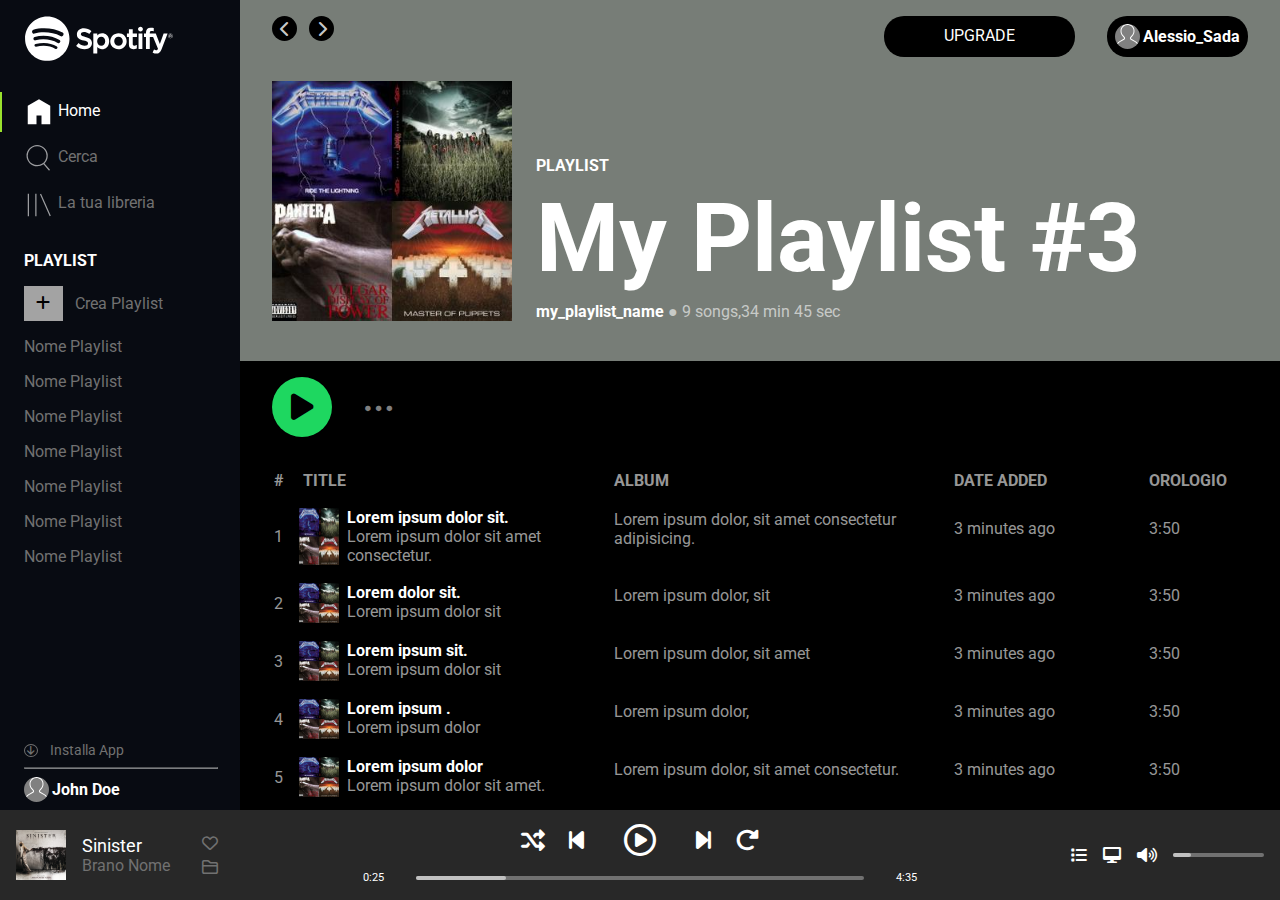
==== my_playlist.html @ 79efe8c5 "add my-playlist bonus" ====
<!DOCTYPE html>
<html lang="en">
<head>
    <meta charset="UTF-8">
    <meta http-equiv="X-UA-Compatible" content="IE=edge">
    <meta name="viewport" content="width=device-width, initial-scale=1.0">
    <link rel="stylesheet" href="https://cdnjs.cloudflare.com/ajax/libs/font-awesome/6.0.0/css/all.min.css">
    <link rel="preconnect" href="https://fonts.googleapis.com">
<link rel="preconnect" href="https://fonts.gstatic.com" crossorigin>
<link href="https://fonts.googleapis.com/css2?family=Roboto:wght@300;400;700&display=swap" rel="stylesheet"> 
    <title>Document</title>
    <link rel="stylesheet" href="./css/my_playlist.css">
    <link rel="stylesheet" href="https://cdnjs.cloudflare.com/ajax/libs/animate.css/4.1.1/animate.min.css">
</head>
<body class="clerfix p-relative">

    <nav id="site_nav">
        <div class="nav-header">
            <!-- Start Logo -->
           <div class="nav-logo">
                <img src="./img/logo.svg" alt="">
                <img src="./img/logo-small.svg" alt="">
            </div>

            <!-- Start Nav-Menu -->
            <div class="nav-menu p-relative">
                <div class="nav-menu-active"></div>
                <ul>
                    <li class="m-y-2">
                        <a href="#">
                            <img id="opacity-full" src="./img/home.svg" alt="">
                            <span class="color-white">Home</span> 
                        </a>
                    </li>
                    <li class="m-y-1">
                        <a href="#">
                            <img src="./img/search.svg" alt="">
                            <span>Cerca</span> 
                        </a>
                    </li>
                    <li class="m-y-1">
                        <a href="#">
                            <img src="./img/libreria.svg" alt="">
                            <span>La tua libreria</span> 
                        </a>
                    </li>
                </ul>
            </div>

            <!-- Start Playlist -->
            <div class="nav-playlist">
                <div id="playlist">
                    <a href="#">Playlist</a>
                </div>
                
                <ul>
                    <li><a href="#">
                        <span class="add-playlist"><i class="fa-solid fa-plus"></i></span>
                        Crea Playlist
                    </a></li>
                    <li><a href="#">
                        Nome Playlist
                    </a></li>
                    <li><a href="#">
                        Nome Playlist
                    </a></li>
                    <li><a href="#">
                        Nome Playlist
                    </a></li>
                    <li><a href="#">
                        Nome Playlist
                    </a></li>
                    <li><a href="#">
                        Nome Playlist
                    </a></li>
                    <li><a href="#">
                        Nome Playlist
                    </a></li>
                    <li><a href="#">
                        Nome Playlist
                    </a></li>
                    
                </ul>
            </div> 
        </div>      

        <!-- Start Nav-Footer (install-app and user) -->
        <div class="nav-footer">
            <div class="install-app">
               <span><i class="fa-solid fa-arrow-down fa-2xs"></i></span> 
                <span>Installa App</span> 
            </div>
            <hr>
            <div class="user">
                <div></div>
                <span>John Doe</span> 
            </div>
        </div>
    </nav>
    
    <!-- Start Main -->
    <main id="site_main">
        <div class="main-header">
            <div class="actions">
                <div class="actions-arrow">
                    <span><i class="fa-solid fa-chevron-left"></i></span>
                    <span><i class="fa-solid fa-chevron-right"></i></span>
                </div>
                <div class="call-to-action">
                   <span class="actions-btn upgrade-style">upgrade</span> 
                   <div class="user actions-btn user-style">
                       <div></div>
                       <span>Alessio_Sada</span>
                   </div>
                </div>
            </div>

            <div class="my-playlist">
                <img src="./img/metal_lifting.jpg" alt="">
                <div class="playlist-info">
                    <span>PLAYLIST</span>
                    <h2>My Playlist #3</h2>
                    <span>my_playlist_name <span>&#9679; 9 songs,34 min 45 sec</span></span>
                </div>
            </div>
        </div>

        <div class="main-footer">
            <div class="play">
                <span><i class="fa-solid fa-play"></i></span>
                <span>&#9679; &#9679; &#9679;</i></span>
            </div>

            <table> <!-- L'utilizzo di table sembra essere una pessima idea, forse semanticamente più corretto(?) -->
                <tr>
                    <th>
                        <span class="song-n">#</span>
                        TITLE</th>
                    <th>ALBUM</th>
                    <th>DATE ADDED</th>
                    <th>OROLOGIO</th>
                </tr>
                <tr>
                    <td>
                        <span class="song-n">1</span>
                        <img src="./img/metal_lifting.jpg" alt="">
                        <div>
                            <h4>Lorem ipsum dolor sit.</h4>
                            <span>Lorem ipsum dolor sit amet consectetur.</span>
                        </div>
                    </td>
                    <td>Lorem ipsum dolor, sit amet consectetur adipisicing.</td>
                    <td>3 minutes ago </td>  
                    <td>3:50</td>
                </tr>
                <tr>
                    <td>
                        <span class="song-n">2</span>
                        <img src="./img/metal_lifting.jpg" alt="">
                        <div>
                            <h4>Lorem dolor sit.</h4>
                            <span>Lorem ipsum dolor sit </span>
                        </div>
                    </td>
                    <td>Lorem ipsum dolor, sit</td>
                    <td>3 minutes ago </td>  
                    <td>3:50</td>
                </tr>
                <tr>
                    <td>
                        <span class="song-n">3</span>
                        <img src="./img/metal_lifting.jpg" alt="">
                        <div>
                            <h4>Lorem ipsum sit.</h4>
                            <span>Lorem ipsum dolor sit </span>
                        </div>
                    </td>
                    <td>Lorem ipsum dolor, sit amet </td>
                    <td>3 minutes ago </td>  
                    <td>3:50</td>
                </tr>
                <tr>
                    <td>
                        <span class="song-n">4</span>
                        <img src="./img/metal_lifting.jpg" alt="">
                        <div>
                            <h4>Lorem ipsum .</h4>
                            <span>Lorem ipsum dolor</span>
                        </div>
                    </td>
                    <td>Lorem ipsum dolor, </td>
                    <td>3 minutes ago </td>  
                    <td>3:50</td>
                </tr>
                <tr>
                    <td>
                        <span class="song-n">5</span>
                        <img src="./img/metal_lifting.jpg" alt="">
                        <div>
                            <h4>Lorem ipsum dolor</h4>
                            <span>Lorem ipsum dolor sit amet.</span>
                        </div>
                    </td>
                    <td>Lorem ipsum dolor, sit amet consectetur.</td>
                    <td>3 minutes ago </td>  
                    <td>3:50</td>
                </tr>
                
                
            </table>
        </div>


    </main>
    <!-- /#site_main -->

    <!-- Start Footer -->
    <footer id="site_footer">
        
        <!-- Start Footer Left (song, artist) -->
        <div class="left height-full">
            <img src="./img/sinister.jpeg" alt="">
            <div>
                <span>Sinister</span>
                <span>Brano Nome</span> 
            </div>
            <div class="row-gap-0-5">
                <i class="fa-regular fa-heart"></i>
                <i class="fa-regular fa-folder"></i>
            </div>
        </div>

        <!-- Start Footer Center (music-bar, controls) -->
        <div class="center height-full">
            <div class="icons">
                <i class="fa-solid fa-shuffle fa-xl"></i>
                <i class="fa-solid fa-backward-step fa-xl"></i>
                <i class="fa-regular fa-circle-play fa-2xl m-x-1"></i>
                <i class="fa-solid fa-forward-step fa-xl"></i>
                <i class="fa-solid fa-rotate-right fa-xl"></i>
            </div>
            <div class="music-bar">
               0:25
               <div class="music-bar-70">
                   <div class="listened">
                       <div class="listened-circle"></div>
                   </div>
                </div>
               4:35
            </div>
        </div>

        <!-- Start Footer Right (volume) -->
        <div class="right height-full">
            <i class="fa-solid fa-list"></i>
            <i class="fa-solid fa-desktop"></i>
            <i class="fa-solid fa-volume-high"></i>
            <div class="music-bar-30">
                <div class="listened">
                    <div class="listened-circle"></div>
                </div>
            </div>
        </div>
    </footer>
    <!-- /#site_footer -->
<!-- <img id="yoda" src="./img/Spotify-Icon-Logo.wine.svg" alt=""> -->


</body>
</html>
---- css/my_playlist.css ----
/* Common */

*{
    margin: 0;padding: 0;box-sizing: border-box;
}

*::-webkit-scrollbar {
    width: 8px;
  }
  
  *::-webkit-scrollbar-track {
    background:transparent;
    border-radius: 20px;
  }
  
  *::-webkit-scrollbar-thumb {
    background-color: var(--gray-text);
    border-radius: 20px;
    border: 1px solid var(--dark-black);
  }

body{
    height: 100vh;
    /* display: grid;
    grid-template-areas: "nav head"
                       "nav  main"
                       "foot  foot";
    grid-template-rows:  90px 1fr 90px;
    grid-template-columns: 15% 1fr; */
    font-family: 'Roboto', sans-serif;
    user-select: none;
    background-color: black;
    min-height: 500px;
}

:root{
    --dark-black: rgba(8, 11, 18, 1);
    --light-black: rgba(20, 25, 34, 1);
    --lighter-black: rgba(40, 40, 40, 1);
    --gray-text: rgba(113, 113, 113, 1);
    --gray-btn: rgba(163, 163, 163, 1);
    --user-bg: rgba(128, 128, 128, 1);
    --listened: rgba(193, 193, 193, 1);
    --active: rgba(154, 226, 45, 1);
}

/* #region Utility Classes */
.m-y-1{
    margin-top: 1rem;
}

.m-y-2{
    margin-top: 2rem;
}

.m-y-4{
    margin-top: 4rem;
}

.m-x-1{
    margin: 0 1rem;
}

.color-white{
    color: white;
}

#opacity-full{
    opacity: unset;
}

.b-radius-50{
    border-radius: 50%;
}

.p-relative{
    position: relative;
}

.clerfix::after{
    content: "";
    display: table;
    clear: both;
}

.row-gap-0-5{
    row-gap: 0.5rem;
}

.music-bar-70{
    width: 70%;
    margin: 0 2rem;
}
.music-bar-30{
    width: 30%;
}

.height-full{
    height: 100%;
}

/* #endregion */


/* #region Site_Nav */
#site_nav{
    /* grid-area: nav; */
    width: 240px;
    height: calc(100vh - 90px);
    float: left;
    background-color: var(--dark-black);
    padding-top: 1rem;
    overflow: hidden;
    display: flex;
    flex-direction: column;
    justify-content: space-between;
}

#site_nav ul,
#site_nav a{
    list-style: none;
    text-decoration: none;
    color: var(--gray-text);
}

.nav-header{
    height: calc(100% - 80px);
    min-height: 500px;
    overflow: hidden;
    padding-left: 1.5rem;

}

.nav-logo>img{
    height: 45px;
}

.nav-logo>img:nth-child(2){
    display: none;
}

.nav-menu img{
    height: 30px;
    vertical-align: middle;
    opacity: 0.6;
}

#playlist>a{
    text-transform: uppercase;
    font-weight: bold;
    color: white;
}

#playlist{
    margin-top: 2rem;
}

.nav-playlist{
    height: 65%;
}

.nav-playlist>ul{
    height: 70%;
    overflow-y: auto;
    scrollbar-color: var(--lighter-black);
    scrollbar-width: thin;
}

.nav-playlist ul>li{
    margin-top: 1rem;
}

.add-playlist{
    display: inline-block;
    padding: 8px 12px;
    background-color: var(--gray-btn);
    color: black;
    margin-right: 0.5rem;
}

.nav-footer{
    height: 80px;
    display: flex;
    flex-flow: column;
    justify-content: flex-end;    
    padding-left: 1.5rem;
}

.user{
    display: flex;
    align-items: center;
    color: white;
    font-weight: bold;
}

.user>div{
    background-color: var(--user-bg);
    display: inline-block;
    height: 25px;
    width: 25px;
    border-radius: 50%;
    text-align: center;
    background-image: url(../img/profile.svg);
    background-position: 50% bottom;
    margin: 0.5rem 0.8rem 0.5rem 0px;
}

.install-app{
    padding-bottom: 0.5rem;
    color: var(--gray-text);
}

.install-app>span:nth-child(1){
    margin-right: 0.5rem;
}

.install-app>span i{ 
     padding: 5px 2px;
     border-radius: 50%;
     border: 1px solid var(--gray-text);
     vertical-align: middle;
}

.install-app span:nth-child(2){
    font-size: 0.9rem;
}

.nav-footer>hr{
    width: 90%;
    opacity: 0.5;
    background-color: black;
}


#site_nav a:hover{
    color: white;
}

.nav-menu li>a:hover img{
    opacity: unset;
}

.install-app:hover{
    color: white;
    cursor: pointer;
}

.install-app:hover >span>i{
    border: 1px solid white;
}

.user:hover >span{
    border-bottom: 1px solid white;
    cursor: pointer;
}

.nav-menu-active{
    position: absolute;
    width: 2px;
    height: 40px;
    background-color: var(--active);
    left: -24px;
    top: -5px;
}
/* #endregion */


/* #region Site_Main */
#site_main{
    /* grid-area: main; */
    width: calc(100% - 240px);
    height: calc(100% - 90px);
    float: left;
    
}

.main-header{
    background-color: rgba(119, 125, 119, 1);
    padding: 1rem 2rem;
    color: white;
}

.actions-arrow>span{
    display: inline-flex;
    justify-content: center;
    align-items: center;
    height: 25px;
    aspect-ratio: 1/1 ;
    background-color: black;
    border-radius: 50%;
    margin-right: 0.5rem;
    color: rgba(255, 255, 255, 0.8);
}

.actions{
    display: flex;
    justify-content: space-between;
}

.call-to-action{
    display: flex;
}

.actions-btn{
    color: white;
    border-radius: 20px;
    background-color: black;
}

.upgrade-style{
    padding: 10px 60px;
    margin-right: 2rem;
    text-transform: uppercase;
}

.user-style{
    padding: 0px 8px;
}

.user>div{
    margin: 0.5rem 0.2rem 0.5rem 0;
}
.my-playlist{
    display: flex;
    column-gap: 1.5rem;
    font-weight: bold;
    margin: 1.5rem 0;
}

.my-playlist>img{
    width: 240px;
}

.playlist-info{
    align-self: flex-end;
}

.playlist-info>h2{
    font-size: 95px;
    margin: 0.5rem 0;
}

.playlist-info>span>span{
    font-weight: normal;
    color: rgba(255, 255, 255, 0.6);
}

.main-footer{
    padding: 1rem 2rem;
}

.play{
    display: flex;
    align-items: center;
    color: rgb(0, 0, 0);
}

.play>span:first-child{
    font-size: 30px;
    border-radius: 50%;
    background-color: rgba(30, 215, 96, 1);
    display: inline-flex;
    justify-content: center;
    align-items: center;
    height: 60px;
    aspect-ratio: 1/1 ;
    margin-right: 2rem;
}

.play>span:last-child{
    font-size: 0.8rem;
    color: rgba(255, 255, 255, 0.5);
}



/* Start Table Style */

.main-footer>table{
    color: rgba(255, 255, 255, 0.6);
    width: 100%;
    margin-top: 2rem;
}

.main-footer>table img{
    width: 40px;
    height: auto;
    margin-right: 0.5rem;
}
.main-footer th:nth-child(3){
    width: 20%;
}

.main-footer th:nth-child(1),
.main-footer th:nth-child(2){
    width: 35%;
}



.main-footer>table h4{
    color: white;
}

.main-footer>table td:first-child{
    display: flex;
    margin-top: 1rem;
}

.main-footer>table td:first-child>div{
    display: flex;
    flex-flow: column;
}

.main-footer>table th{
    text-align: left;
}

.song-n{
    margin-right: 1rem;
    align-self: center;
}
/* #endregion */



/* #region Site_Footer */
#site_footer{
    /* grid-area: foot; */
    position: sticky;
    left: 0;
    bottom: 0;
    width: 100%;
    height: 90px;
    background-color: var(--lighter-black);
    display: flex;
}

.left{
    width: 25%;
    display: flex;
    align-items: center;
    column-gap: 1rem;
    color: var(--gray-text);
    padding-left: 1rem;
}

.left>img{
    height: 50px;
}

.left>div{
    display: flex;
    flex-flow: column;
    margin-right: 1rem;
}

.left>div>span:nth-child(1){
   color: white;
   font-size: 18px;
}

.left>div>span:nth-child(2):hover,
.left>div>i:hover{
    color: white;
    cursor: pointer;
}

.center{
    width: 50%;
}

.icons{
    height: 50%;
    display: flex;
    justify-content: center;
    align-items: center;
    column-gap: 1.5rem;
    color: white;
    padding-top: 1rem;
}

.icons>.fa-circle-play:hover{
    transform: scale(1.2);
}

#site_footer i:hover{
    cursor: pointer;
}

.center i:hover,
.right i:hover{
    color: var(--active);
}

.music-bar{
    height: 50%;
    display: flex;
    justify-content: center;
    align-items: center;
    font-size: 0.7rem;
    color: white
}

.music-bar>div,
.right>div{
    height: 4px;
    background-color: var(--gray-text);
    border-radius: 5px;
}

.listened{
    width: 20%;
    height: 4px;
    background-color: var(--listened);
    border-radius: 5px;
    position: relative;
}

.listened-circle{
    width: 15px;
    height: 15px;
    border-radius: 50%;
    background-color: white;
    position: absolute;
    left: 100%;
    top: 50%;
    transform: translate(-50%, -50%);
    display: none;
}

.music-bar-70:hover .listened,
.music-bar-30:hover .listened{
    background-color: var(--active);
}

.music-bar-70:hover .listened-circle,
.music-bar-30:hover .listened-circle{
    display: block;
}

.right{
    width: 25%;
    display: flex;
    justify-content: flex-end;
    align-items: center;
    color: white;
    column-gap: 1rem;
    padding-right: 1rem;
}
/* #endregion */






@media screen and (max-width: 1200px) {
    .cards{
        flex-flow: row wrap;
    }

    .card{
        min-width: 200px;
    }
}

@media screen and (max-width: 1118px) {
    .card{
        width: calc((100% / 3) - 1rem);
    } 
}

@media screen and (max-width: 965px){
    .main-menu>ul{
        flex-flow: row wrap;
        row-gap: 1rem;
    }
}

@media screen and (max-width: 902px) {
    .card{
        width: calc((100% / 2) - 0.5rem);
    }
}

@media screen and (max-width: 768px) {
    .left{
        column-gap: 0.5rem;
    }

    .left>div{
        margin-right: 0rem;
    }

    .music-bar-30{
        width: 50%;
        min-width: 40px;
    }

    .icons{
        column-gap: 0.5rem;
    }

    .icons>i:nth-child(3){
        margin: 0 0.3rem;
    }
    .music-bar-70{
        width: 50%;
        margin: 0 0.5rem;
    }

    #site_main{
        padding: 0 1rem;
    }
}

@media screen and (max-width: 690px) {

    #site_nav{
        width: 50px;
        padding: 0;
    }

    #site_main{
        width: calc(100% - 50px);
    }

    #site_header{
        width: calc(100% - 50px);
    }

    .nav-header,
    .nav-footer{
        padding: 0;
    }

    .nav-menu span{
        display: none;
    }

    .nav-menu,
    .install-app,
    .user{
        display: flex;
        flex-flow: column nowrap;
        align-items: center;
    }

    .nav-playlist{
        display: none;
    }

    .install-app>span:nth-child(2){
        display: none;
    }

    .user>span{
        display: none;
    }

    .install-app>span:nth-child(1),
    .user>div{
        margin-right: 0;
    }

    .nav-logo>img:nth-child(1){
        display: none;
    }

    .nav-logo>img:nth-child(2){
        display: inline-block;
        height: 35px;
        margin-top: 1rem;
    }

    .nav-logo{
        display: flex;
        justify-content: center;
    }

    .nav-menu-active{
        top: 27px;
        left: 0;
    }
}

@media screen and (max-width: 600px){

    .left>:nth-child(3){
        display: none;
    }

    .right>i:nth-child(1),
    .right>i:nth-child(2){
        display: none;
    }
}

@media screen and (max-width: 498px) {
    .card{
        width: calc(100% / 1);
    } 

    .left>img{
        height: 40px;
    }

    .left{
        display: flex;
        flex-flow: column nowrap;
        justify-content: center;
        row-gap: 0.5rem;
        text-align: center;
    }

    .left>div>span:nth-child(1){
        font-size: 12px;
    }

    .left>div>span:nth-child(2){
        font-size: 15px;
    }

    #site_main h2{
        text-align: center;
        font-size: 2rem;
    }

    .card div:nth-child(2){
        margin: 0.5rem 0 0.25rem 0;
    }

    #site_header{
        justify-content: center;
        padding: 0;
    }
}

@media screen and (max-width: 400px){
    .left,
    .right{
        width: 15%;
    }

    .center{
        width: 70%;
    }

    .left>div>span:nth-child(1),
    .left>div>span:nth-child(2){
        display: none;
    }

    .left>img{
       height: 50px;
    }

    .right{
        flex-flow: column wrap;
        justify-content: center;
        align-items: center;
        row-gap: 1rem;
    }

    #site_header{
        padding: 0;
    }

    .upgrade{
        text-align: center;
    }


}

@media screen and (max-width: 324px){
    #site_header{
        padding: 0;
    }

    .upgrade{
        padding: 10px 15px;
        text-align: center;
    }

    #site_main h2{
        font-size: 1.5rem;
    }

    .icons i:first-child,
    .icons i:last-child{
        display: none;
    }

    .icons{
        column-gap: 1rem;
    }
}


/* #region Animation */

.upgrade:hover{
    animation-duration: 1s;
    animation-iteration-count:infinite;
    animation-name: pulse;
    animation-timing-function: linear;
    background-color: rgba(154, 226, 45, 0.9);
    border: none;
    font-weight: bold;
}

@keyframes pulse {
    from {
      transform: scale3d(1, 1, 1);
    }
  
    50% {
      transform: scale3d(1.05, 1.05, 1.05);
    }
  
    to {
      transform: scale3d(1, 1, 1);
    }
  }
  
  .pulse {
    animation-name: pulse;
    animation-timing-function: ease-in-out;
  }

.main-menu{
    animation-name: zoomIn;
    animation-duration: 0.4s;
    animation-timing-function: linear;
}

@keyframes zoomIn {
    from {
      opacity: 0;
      transform: scale3d(0.3, 0.3, 0.3);
    }
  
    50% {
      opacity: 1;
    }
  }
  
  .zoomIn {
    animation-name: zoomIn;
  }



  .card:hover{
      animation-name: headShake;
      animation-timing-function: ease-in-out;
      animation-duration: 0.7s;

  }

  @keyframes headShake {
    0% {
      transform: translateX(0);
    }
  
    6.5% {
      transform: translateX(-6px) rotateY(-9deg);
    }
  
    18.5% {
      transform: translateX(5px) rotateY(7deg);
    }
  
    31.5% {
      transform: translateX(-3px) rotateY(-5deg);
    }
  
    43.5% {
      transform: translateX(2px) rotateY(3deg);
    }
  
    50% {
      transform: translateX(0);
    }
  }
  
  .headShake {
    animation-timing-function: ease-in-out;
    animation-name: headShake;
  }


  #yoda{
    position: absolute;
    top: 30%;
    left: -40%;
    transform: translate(-50%, -50%);
    width: 800px;
    height: auto;
    opacity: 0;
  }

  #yoda{
    animation-duration: 1.5s;
    animation-iteration-count:1;
    animation-name: fadeOutRightBig;
    animation-timing-function: ease-in;
}


  @keyframes fadeOutDownBig {
    from {
      opacity: 1;
    }
  
    to {
      opacity: 0;
      transform: translate3d(0, 0, 2000px);
    }
  }

  @keyframes fadeOutRightBig {
    from {
      opacity: 1;
    }
  
    to {
      opacity: 0;
      transform: translate3d(2000px, 0, 0);
    }
  }
  
  .fadeOutRightBig {
    animation-name: fadeOutRightBig;
  }

/* #endregion */
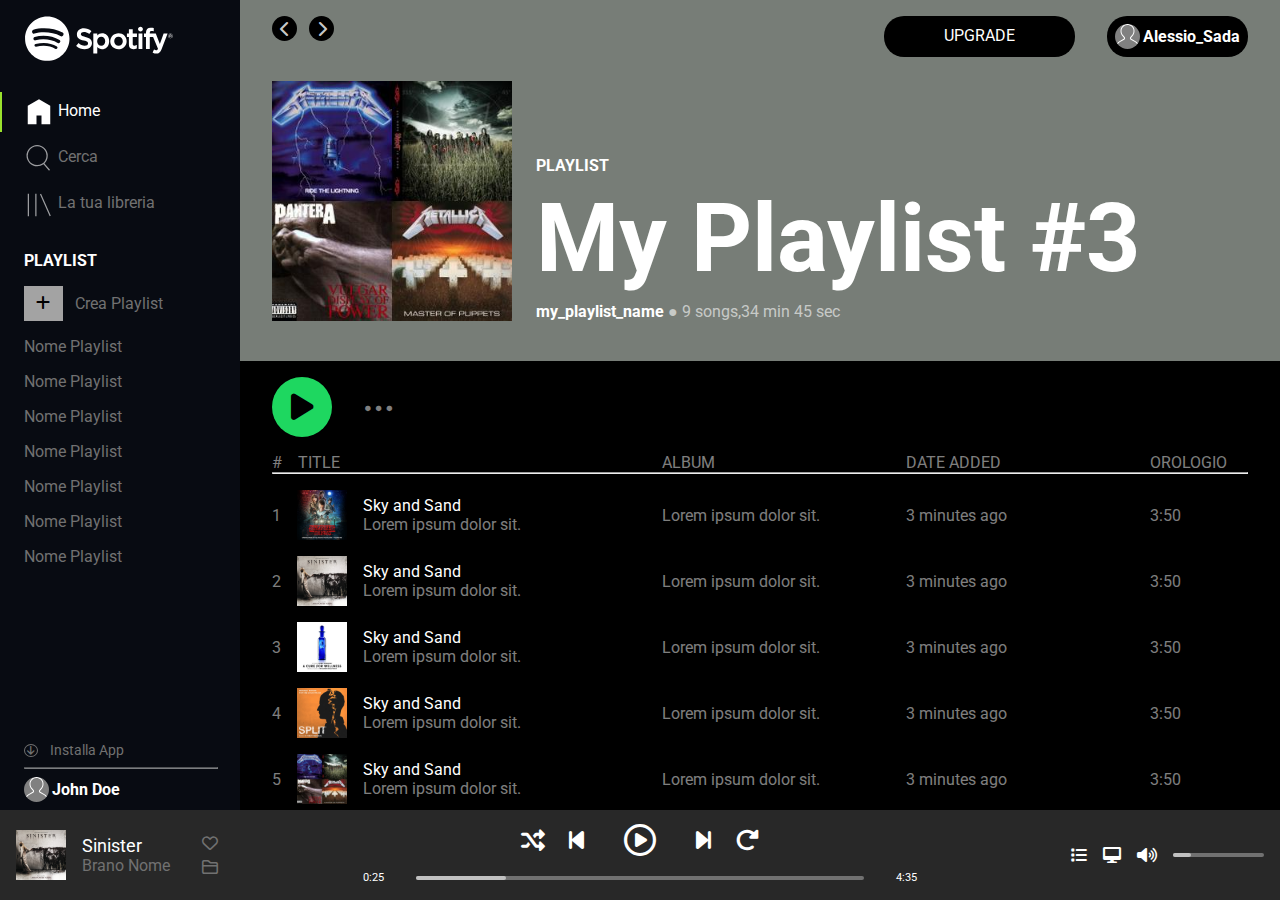
==== commit 3175486b: "edit table markup" ====
--- a/my_playlist.html
+++ b/my_playlist.html
@@ -130,84 +130,166 @@
                 <span><i class="fa-solid fa-play"></i></span>
                 <span>&#9679; &#9679; &#9679;</i></span>
             </div>
-
-            <table> <!-- L'utilizzo di table sembra essere una pessima idea, forse semanticamente più corretto(?) -->
-                <tr>
-                    <th>
-                        <span class="song-n">#</span>
-                        TITLE</th>
-                    <th>ALBUM</th>
-                    <th>DATE ADDED</th>
-                    <th>OROLOGIO</th>
-                </tr>
-                <tr>
-                    <td>
-                        <span class="song-n">1</span>
-                        <img src="./img/metal_lifting.jpg" alt="">
-                        <div>
-                            <h4>Lorem ipsum dolor sit.</h4>
-                            <span>Lorem ipsum dolor sit amet consectetur.</span>
-                        </div>
-                    </td>
-                    <td>Lorem ipsum dolor, sit amet consectetur adipisicing.</td>
-                    <td>3 minutes ago </td>  
-                    <td>3:50</td>
-                </tr>
-                <tr>
-                    <td>
-                        <span class="song-n">2</span>
-                        <img src="./img/metal_lifting.jpg" alt="">
-                        <div>
-                            <h4>Lorem dolor sit.</h4>
-                            <span>Lorem ipsum dolor sit </span>
-                        </div>
-                    </td>
-                    <td>Lorem ipsum dolor, sit</td>
-                    <td>3 minutes ago </td>  
-                    <td>3:50</td>
-                </tr>
-                <tr>
-                    <td>
-                        <span class="song-n">3</span>
-                        <img src="./img/metal_lifting.jpg" alt="">
-                        <div>
-                            <h4>Lorem ipsum sit.</h4>
-                            <span>Lorem ipsum dolor sit </span>
-                        </div>
-                    </td>
-                    <td>Lorem ipsum dolor, sit amet </td>
-                    <td>3 minutes ago </td>  
-                    <td>3:50</td>
-                </tr>
-                <tr>
-                    <td>
-                        <span class="song-n">4</span>
-                        <img src="./img/metal_lifting.jpg" alt="">
-                        <div>
-                            <h4>Lorem ipsum .</h4>
-                            <span>Lorem ipsum dolor</span>
-                        </div>
-                    </td>
-                    <td>Lorem ipsum dolor, </td>
-                    <td>3 minutes ago </td>  
-                    <td>3:50</td>
-                </tr>
-                <tr>
-                    <td>
-                        <span class="song-n">5</span>
-                        <img src="./img/metal_lifting.jpg" alt="">
-                        <div>
-                            <h4>Lorem ipsum dolor</h4>
-                            <span>Lorem ipsum dolor sit amet.</span>
-                        </div>
-                    </td>
-                    <td>Lorem ipsum dolor, sit amet consectetur.</td>
-                    <td>3 minutes ago </td>  
-                    <td>3:50</td>
-                </tr>
+            <div class="songs-table">
+                <div class="row">
+                    <div class="col-40">
+                        <span class="m-xr-1">#</span>
+                        <span>TITLE</span>
+                    </div>
+                    <div class="col-25">
+                        <span>ALBUM</span>
+                    </div>
+                    <div class="col-25">
+                        <span>DATE ADDED</span>
+                    </div>
+                    <div class="col-10">
+                        <span>OROLOGIO</span>
+                    </div>
+                </div>
+                <hr>
+                <div class="row">
+                    <div class="col-40">
+                        <div class="song">
+                            <span class="m-xr-1">1</span>
+                            <img src="./img/stranger.jpeg" alt="">
+                            <div class="song-name">
+                               <span>Sky and Sand</span> 
+                               <span>Lorem ipsum dolor sit.</span>
+                            </div>
+
+                        </div>
+                    </div>
+                    <div class="col-25">
+                        <div class="album">
+                            <span>Lorem ipsum dolor sit.</span>
+                        </div>
+                    </div>
+                    <div class="col-25">
+                        <div class="song-date">
+                            <span>3 minutes ago</span>
+                        </div>
+                    </div>
+                    <div class="col-10">
+                        <div class="song-length">
+                            <span>3:50</span>
+                        </div>
+                    </div>
+                </div>
+                <div class="row">
+                    <div class="col-40">
+                        <div class="song">
+                            <span class="m-xr-1">2</span>
+                            <img src="./img/sinister.jpeg" alt="">
+                            <div class="song-name">
+                               <span>Sky and Sand</span> 
+                               <span>Lorem ipsum dolor sit.</span>
+                            </div>
+
+                        </div>
+                    </div>
+                    <div class="col-25">
+                        <div class="album">
+                            <span>Lorem ipsum dolor sit.</span>
+                        </div>
+                    </div>
+                    <div class="col-25">
+                        <div class="song-date">
+                            <span>3 minutes ago</span>
+                        </div>
+                    </div>
+                    <div class="col-10">
+                        <div class="song-length">
+                            <span>3:50</span>
+                        </div>
+                    </div>
+                </div>
+                <div class="row">
+                    <div class="col-40">
+                        <div class="song">
+                            <span class="m-xr-1">3</span>
+                            <img src="./img/cure.jpeg" alt="">
+                            <div class="song-name">
+                               <span>Sky and Sand</span> 
+                               <span>Lorem ipsum dolor sit.</span>
+                            </div>
+
+                        </div>
+                    </div>
+                    <div class="col-25">
+                        <div class="album">
+                            <span>Lorem ipsum dolor sit.</span>
+                        </div>
+                    </div>
+                    <div class="col-25">
+                        <div class="song-date">
+                            <span>3 minutes ago</span>
+                        </div>
+                    </div>
+                    <div class="col-10">
+                        <div class="song-length">
+                            <span>3:50</span>
+                        </div>
+                    </div>
+                </div>
+                <div class="row">
+                    <div class="col-40">
+                        <div class="song">
+                            <span class="m-xr-1">4</span>
+                            <img src="./img/split.jpeg" alt="">
+                            <div class="song-name">
+                               <span>Sky and Sand</span> 
+                               <span>Lorem ipsum dolor sit.</span>
+                            </div>
+
+                        </div>
+                    </div>
+                    <div class="col-25">
+                        <div class="album">
+                            <span>Lorem ipsum dolor sit.</span>
+                        </div>
+                    </div>
+                    <div class="col-25">
+                        <div class="song-date">
+                            <span>3 minutes ago</span>
+                        </div>
+                    </div>
+                    <div class="col-10">
+                        <div class="song-length">
+                            <span>3:50</span>
+                        </div>
+                    </div>
+                </div>
+                <div class="row">
+                    <div class="col-40">
+                        <div class="song">
+                            <span class="m-xr-1">5</span>
+                            <img src="./img/metal_lifting.jpg" alt="">
+                            <div class="song-name">
+                               <span>Sky and Sand</span> 
+                               <span>Lorem ipsum dolor sit.</span>
+                            </div>
+
+                        </div>
+                    </div>
+                    <div class="col-25">
+                        <div class="album">
+                            <span>Lorem ipsum dolor sit.</span>
+                        </div>
+                    </div>
+                    <div class="col-25">
+                        <div class="song-date">
+                            <span>3 minutes ago</span>
+                        </div>
+                    </div>
+                    <div class="col-10">
+                        <div class="song-length">
+                            <span>3:50</span>
+                        </div>
+                    </div>
+                </div>
                 
                 
-            </table>
+            </div>
         </div>
 
 
--- a/css/my_playlist.css
+++ b/css/my_playlist.css
@@ -57,6 +57,11 @@
     margin-top: 4rem;
 }
 
+.m-xr-1{
+    margin-right: 1rem;
+    align-self: center;
+}
+
 .m-x-1{
     margin: 0 1rem;
 }
@@ -347,6 +352,7 @@
 
 .main-footer{
     padding: 1rem 2rem;
+    overflow: hidden;
 }
 
 .play{
@@ -372,53 +378,55 @@
     color: rgba(255, 255, 255, 0.5);
 }
 
-
-
-/* Start Table Style */
-
-.main-footer>table{
-    color: rgba(255, 255, 255, 0.6);
+.songs-table{
+    overflow-y: scroll;
+}
+
+.row{
     width: 100%;
-    margin-top: 2rem;
-}
-
-.main-footer>table img{
-    width: 40px;
-    height: auto;
-    margin-right: 0.5rem;
-}
-.main-footer th:nth-child(3){
-    width: 20%;
-}
-
-.main-footer th:nth-child(1),
-.main-footer th:nth-child(2){
-    width: 35%;
-}
-
-
-
-.main-footer>table h4{
-    color: white;
-}
-
-.main-footer>table td:first-child{
-    display: flex;
     margin-top: 1rem;
-}
-
-.main-footer>table td:first-child>div{
-    display: flex;
-    flex-flow: column;
-}
-
-.main-footer>table th{
-    text-align: left;
-}
-
-.song-n{
+    display: flex;
+    color: rgba(255, 255, 255, 0.5);
+}
+
+.col-40{
+    width: 40%;
+    display: flex;
+}
+
+.col-25{
+    width: 25%;
+    display: flex;
+}
+
+.col-10{
+    width: 10%;
+    display: flex;
+}
+
+.song{
+    display: flex;
+}
+
+.song-name{
+    align-self: center;
+    display: flex;
+    flex-flow: column nowrap;
+}
+
+.song-name>span:first-child{
+    color: white;
+}
+
+.album,
+.song-date,
+.song-length{
+    align-self: center;
+}
+
+.song>img{
+    width: 50px;
     margin-right: 1rem;
-    align-self: center;
 }
 /* #endregion */
 
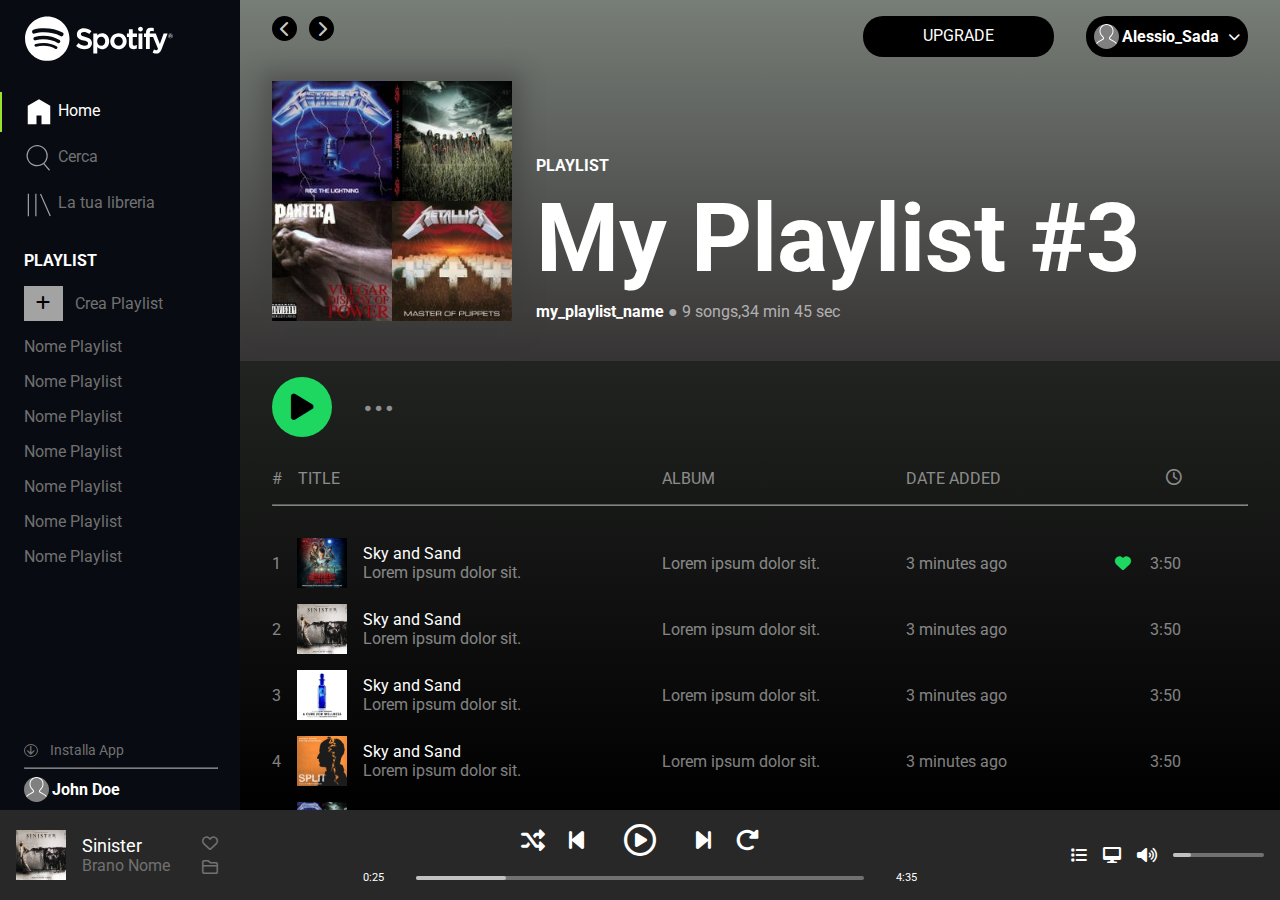
==== commit ac5ad50a: "Edit issues" ====
--- a/my_playlist.html
+++ b/my_playlist.html
@@ -111,6 +111,8 @@
                    <div class="user actions-btn user-style">
                        <div></div>
                        <span>Alessio_Sada</span>
+                       <i class="fa-solid fa-chevron-down fa-xs"></i>
+                       
                    </div>
                 </div>
             </div>
@@ -143,7 +145,7 @@
                         <span>DATE ADDED</span>
                     </div>
                     <div class="col-10">
-                        <span>OROLOGIO</span>
+                        <i class="fa-regular fa-clock m-xl-1"></i>
                     </div>
                 </div>
                 <hr>
@@ -170,7 +172,8 @@
                         </div>
                     </div>
                     <div class="col-10">
-                        <div class="song-length">
+                        <div class="song-length p-relative">
+                            <i class="fa-solid fa-heart like"></i>
                             <span>3:50</span>
                         </div>
                     </div>
--- a/css/my_playlist.css
+++ b/css/my_playlist.css
@@ -31,6 +31,7 @@
     user-select: none;
     background-color: black;
     min-height: 500px;
+    overflow: hidden;
 }
 
 :root{
@@ -60,6 +61,10 @@
 .m-xr-1{
     margin-right: 1rem;
     align-self: center;
+}
+
+.m-xl-1{
+    margin-left: 1rem;
 }
 
 .m-x-1{
@@ -276,13 +281,15 @@
     width: calc(100% - 240px);
     height: calc(100% - 90px);
     float: left;
-    
+    background-image: linear-gradient(rgba(60, 64, 60, 1), black);
+
 }
 
 .main-header{
-    background-color: rgba(119, 125, 119, 1);
+    background-image: linear-gradient(rgba(119, 125, 119, 1), rgb(54, 52, 52)); 
     padding: 1rem 2rem;
-    color: white;
+    color: white;   
+    overflow: hidden;
 }
 
 .actions-arrow>span{
@@ -322,9 +329,14 @@
     padding: 0px 8px;
 }
 
+.user-style>i{
+    margin-left: 10px;
+}
+
 .user>div{
     margin: 0.5rem 0.2rem 0.5rem 0;
 }
+
 .my-playlist{
     display: flex;
     column-gap: 1.5rem;
@@ -334,6 +346,7 @@
 
 .my-playlist>img{
     width: 240px;
+    box-shadow: 0px 0px 20px 10px rgba(59, 59, 59, 0.466);
 }
 
 .playlist-info{
@@ -353,6 +366,7 @@
 .main-footer{
     padding: 1rem 2rem;
     overflow: hidden;
+
 }
 
 .play{
@@ -379,7 +393,12 @@
 }
 
 .songs-table{
-    overflow-y: scroll;
+    margin-top: 2rem;
+}
+
+.songs-table>hr{
+    margin: 1rem 0 2rem 0;
+    opacity: 0.5;
 }
 
 .row{
@@ -427,6 +446,14 @@
 .song>img{
     width: 50px;
     margin-right: 1rem;
+}
+
+.like{
+    position: absolute;
+    top: 50%;
+    right: 50px;
+    transform: translateY(-50%);
+    color: rgba(30, 215, 96, 1);
 }
 /* #endregion */
 
